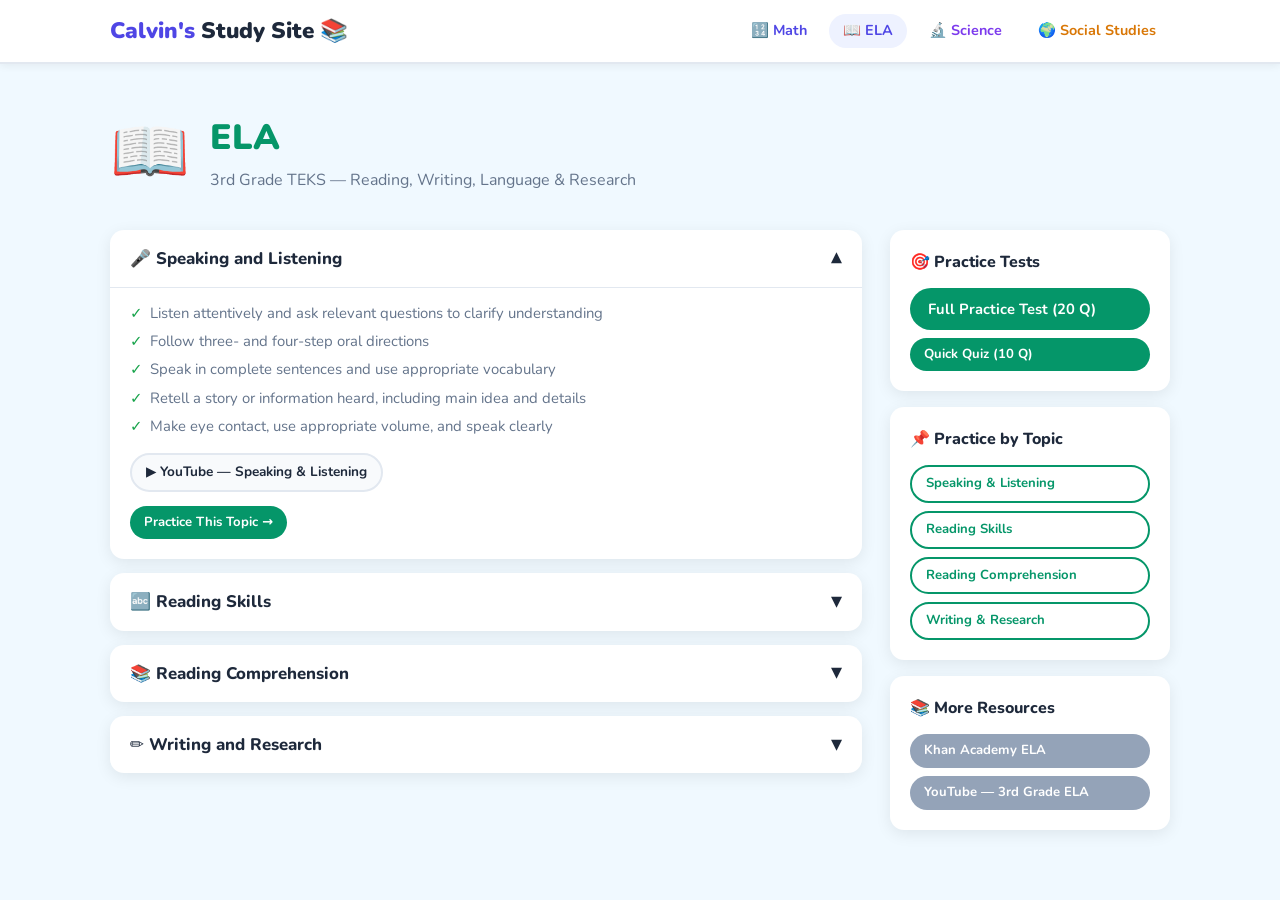
==== ela.html @ 4e43b216 "batman" ====
<!DOCTYPE html>
<html lang="en">
<head>
  <meta charset="UTF-8" />
  <meta name="viewport" content="width=device-width, initial-scale=1.0" />
  <title>ELA — Calvin's Study Site</title>
  <link rel="stylesheet" href="css/style.css" />
</head>
<body>

  <header class="site-header">
    <div class="container">
      <a href="index.html" class="site-logo">Calvin's <span>Study Site</span> 📚</a>
      <nav class="nav-links">
        <a href="math.html"           class="nav-link math">🔢 Math</a>
        <a href="ela.html"            class="nav-link ela active">📖 ELA</a>
        <a href="science.html"        class="nav-link sci">🔬 Science</a>
        <a href="social-studies.html" class="nav-link ss">🌍 Social Studies</a>
      </nav>
    </div>
  </header>

  <main class="container">

    <div class="subject-hero">
      <div class="big-icon">📖</div>
      <div>
        <h1 style="color: var(--ela);">ELA</h1>
        <p>3rd Grade TEKS — Reading, Writing, Language &amp; Research</p>
      </div>
    </div>

    <div class="subject-layout">

      <div class="topic-list">

        <!-- Speaking and Listening -->
        <div class="topic-card open">
          <div class="topic-header" onclick="toggleTopic(this)">
            <span>🎤 Speaking and Listening</span>
            <span class="chevron">▼</span>
          </div>
          <div class="topic-body">
            <ul class="topic-skills">
              <li>Listen attentively and ask relevant questions to clarify understanding</li>
              <li>Follow three- and four-step oral directions</li>
              <li>Speak in complete sentences and use appropriate vocabulary</li>
              <li>Retell a story or information heard, including main idea and details</li>
              <li>Make eye contact, use appropriate volume, and speak clearly</li>
            </ul>
            <div class="resource-links">
              <a href="https://www.youtube.com/results?search_query=3rd+grade+speaking+listening+skills" class="resource-link" target="_blank">▶ YouTube — Speaking &amp; Listening</a>
            </div>
            <a href="quiz.html?subject=ela&topic=Speaking+and+Listening" class="btn btn-ela btn-sm topic-quiz-btn">Practice This Topic →</a>
          </div>
        </div>

        <!-- Reading Skills -->
        <div class="topic-card">
          <div class="topic-header" onclick="toggleTopic(this)">
            <span>🔤 Reading Skills</span>
            <span class="chevron">▼</span>
          </div>
          <div class="topic-body">
            <ul class="topic-skills">
              <li>Identify and use prefixes (un-, re-, pre-, mis-, dis-) and suffixes (-ful, -less, -ness, -tion)</li>
              <li>Use context clues to determine word meanings</li>
              <li>Identify synonyms, antonyms, and multiple-meaning words</li>
              <li>Decode multisyllabic words; identify syllable patterns</li>
              <li>Use alphabetical order to the third letter</li>
              <li>Identify long and short vowel sounds and vowel patterns</li>
              <li>Use a dictionary or glossary to find word meanings and pronunciations</li>
            </ul>
            <div class="resource-links">
              <a href="https://www.khanacademy.org/ela/cc-3rd-grade-reading" class="resource-link" target="_blank">📘 Khan Academy — 3rd Grade ELA</a>
              <a href="https://www.youtube.com/results?search_query=3rd+grade+prefixes+suffixes+TEKS" class="resource-link" target="_blank">▶ YouTube — Prefixes &amp; Suffixes</a>
              <a href="https://www.youtube.com/results?search_query=3rd+grade+context+clues+vocabulary" class="resource-link" target="_blank">▶ YouTube — Context Clues</a>
            </div>
            <a href="quiz.html?subject=ela&topic=Reading+Skills" class="btn btn-ela btn-sm topic-quiz-btn">Practice This Topic →</a>
          </div>
        </div>

        <!-- Reading Comprehension -->
        <div class="topic-card">
          <div class="topic-header" onclick="toggleTopic(this)">
            <span>📚 Reading Comprehension</span>
            <span class="chevron">▼</span>
          </div>
          <div class="topic-body">
            <ul class="topic-skills">
              <li>Identify the main idea and supporting details in a text</li>
              <li>Make inferences using text evidence and prior knowledge</li>
              <li>Identify cause and effect relationships</li>
              <li>Compare and contrast within and across texts</li>
              <li>Identify the theme or moral of a story</li>
              <li>Identify point of view (first person, third person)</li>
              <li>Recognize literary elements: plot, character, setting, conflict, resolution</li>
              <li>Identify figurative language: simile, metaphor, alliteration, idiom</li>
              <li>Distinguish fiction, nonfiction, poetry, and drama</li>
              <li>Identify sequence of events in a text</li>
            </ul>
            <div class="resource-links">
              <a href="https://www.khanacademy.org/ela/cc-3rd-grade-reading/cc-3rd-reading-informational-text" class="resource-link" target="_blank">📘 Khan Academy — Informational Text</a>
              <a href="https://www.youtube.com/results?search_query=3rd+grade+main+idea+details+TEKS" class="resource-link" target="_blank">▶ YouTube — Main Idea &amp; Details</a>
              <a href="https://www.youtube.com/results?search_query=3rd+grade+figurative+language+simile+metaphor" class="resource-link" target="_blank">▶ YouTube — Figurative Language</a>
            </div>
            <a href="quiz.html?subject=ela&topic=Reading+Comprehension" class="btn btn-ela btn-sm topic-quiz-btn">Practice This Topic →</a>
          </div>
        </div>

        <!-- Writing and Research -->
        <div class="topic-card">
          <div class="topic-header" onclick="toggleTopic(this)">
            <span>✏️ Writing and Research</span>
            <span class="chevron">▼</span>
          </div>
          <div class="topic-body">
            <ul class="topic-skills">
              <li>Write complete sentences with correct capitalization and punctuation</li>
              <li>Combine short sentences into longer ones using conjunctions</li>
              <li>Identify and correct run-on sentences and sentence fragments</li>
              <li>Write personal narratives, expository, and persuasive texts</li>
              <li>Use the writing process: prewrite, draft, revise, edit, publish</li>
              <li>Write a topic sentence and supporting details in a paragraph</li>
              <li>Use primary and secondary sources for research</li>
              <li>Create a research plan and take notes from sources</li>
              <li>Avoid plagiarism; use your own words</li>
            </ul>
            <div class="resource-links">
              <a href="https://www.khanacademy.org/ela/cc-3rd-grade-reading/cc-3rd-reading-informational-text" class="resource-link" target="_blank">📘 Khan Academy — 3rd Grade Writing</a>
              <a href="https://www.youtube.com/results?search_query=3rd+grade+writing+process+TEKS" class="resource-link" target="_blank">▶ YouTube — Writing Process</a>
              <a href="https://www.youtube.com/results?search_query=3rd+grade+paragraph+writing+topic+sentence" class="resource-link" target="_blank">▶ YouTube — Paragraph Writing</a>
            </div>
            <a href="quiz.html?subject=ela&topic=Writing+and+Research" class="btn btn-ela btn-sm topic-quiz-btn">Practice This Topic →</a>
          </div>
        </div>

      </div><!-- /.topic-list -->

      <!-- Sidebar -->
      <aside class="sidebar">
        <div class="sidebar-card">
          <h3>🎯 Practice Tests</h3>
          <div class="sidebar-btn-list">
            <a href="quiz.html?subject=ela&topic=all&count=20" class="btn btn-ela">Full Practice Test (20 Q)</a>
            <a href="quiz.html?subject=ela&topic=all&count=10" class="btn btn-ela btn-sm">Quick Quiz (10 Q)</a>
          </div>
        </div>
        <div class="sidebar-card">
          <h3>📌 Practice by Topic</h3>
          <div class="sidebar-btn-list">
            <a href="quiz.html?subject=ela&topic=Speaking+and+Listening"  class="btn btn-outline btn-sm" style="border-color:var(--ela);color:var(--ela);">Speaking &amp; Listening</a>
            <a href="quiz.html?subject=ela&topic=Reading+Skills"          class="btn btn-outline btn-sm" style="border-color:var(--ela);color:var(--ela);">Reading Skills</a>
            <a href="quiz.html?subject=ela&topic=Reading+Comprehension"   class="btn btn-outline btn-sm" style="border-color:var(--ela);color:var(--ela);">Reading Comprehension</a>
            <a href="quiz.html?subject=ela&topic=Writing+and+Research"    class="btn btn-outline btn-sm" style="border-color:var(--ela);color:var(--ela);">Writing &amp; Research</a>
          </div>
        </div>
        <div class="sidebar-card">
          <h3>📚 More Resources</h3>
          <div class="sidebar-btn-list">
            <a href="https://www.khanacademy.org/ela/cc-3rd-grade-reading" class="btn btn-gray btn-sm" target="_blank">Khan Academy ELA</a>
            <a href="https://www.youtube.com/results?search_query=3rd+grade+ELA+TEKS+Texas+reading" class="btn btn-gray btn-sm" target="_blank">YouTube — 3rd Grade ELA</a>
          </div>
        </div>
      </aside>

    </div>
  </main>

  <script>
    function toggleTopic(header) {
      const card = header.closest(".topic-card");
      card.classList.toggle("open");
    }
  </script>

</body>
</html>
---- css/style.css ----
/* Calvin's 3rd Grade Study Site — Stylesheet */
@import url('https://fonts.googleapis.com/css2?family=Nunito:wght@400;600;700;800;900&display=swap');

/* ── Reset & Base ── */
*, *::before, *::after { box-sizing: border-box; margin: 0; padding: 0; }

:root {
  --math:    #4F46E5;
  --math-lt: #EEF2FF;
  --ela:     #059669;
  --ela-lt:  #ECFDF5;
  --sci:     #7C3AED;
  --sci-lt:  #F5F3FF;
  --ss:      #D97706;
  --ss-lt:   #FFFBEB;
  --bg:      #F0F9FF;
  --card:    #FFFFFF;
  --text:    #1E293B;
  --muted:   #64748B;
  --border:  #E2E8F0;
  --green:   #16A34A;
  --red:     #DC2626;
  --radius:  14px;
  --shadow:  0 4px 16px rgba(0,0,0,0.08);
}

html { font-size: 16px; }

body {
  font-family: 'Nunito', system-ui, sans-serif;
  background: var(--bg);
  color: var(--text);
  min-height: 100vh;
  line-height: 1.5;
}

a { color: inherit; text-decoration: none; }
img { max-width: 100%; }

/* ── Layout ── */
.container { max-width: 1100px; margin: 0 auto; padding: 0 20px; }

/* ── Header / Nav ── */
.site-header {
  background: var(--card);
  border-bottom: 2px solid var(--border);
  padding: 14px 0;
  position: sticky;
  top: 0;
  z-index: 100;
  box-shadow: 0 2px 8px rgba(0,0,0,0.06);
}
.site-header .container {
  display: flex;
  align-items: center;
  justify-content: space-between;
  gap: 16px;
}
.site-logo {
  font-size: 1.4rem;
  font-weight: 900;
  color: #4F46E5;
  white-space: nowrap;
}
.site-logo span { color: var(--text); }
.nav-links { display: flex; gap: 8px; flex-wrap: wrap; }
.nav-link {
  padding: 6px 14px;
  border-radius: 50px;
  font-weight: 700;
  font-size: 0.9rem;
  transition: background 0.15s, color 0.15s;
  color: var(--muted);
}
.nav-link:hover { background: var(--bg); color: var(--text); }
.nav-link.math   { color: var(--math); }
.nav-link.ela    { color: var(--ela); }
.nav-link.sci    { color: var(--sci); }
.nav-link.ss     { color: var(--ss); }
.nav-link.active { background: var(--math-lt); color: var(--math); }

/* ── Hero ── */
.hero {
  text-align: center;
  padding: 52px 20px 36px;
}
.hero h1 {
  font-size: 2.6rem;
  font-weight: 900;
  line-height: 1.2;
  margin-bottom: 12px;
}
.hero p { font-size: 1.15rem; color: var(--muted); max-width: 500px; margin: 0 auto; }

/* ── Subject Cards (Dashboard) ── */
.subjects-grid {
  display: grid;
  grid-template-columns: repeat(auto-fit, minmax(230px, 1fr));
  gap: 20px;
  padding: 0 0 40px;
}
.subject-card {
  background: var(--card);
  border-radius: var(--radius);
  box-shadow: var(--shadow);
  padding: 28px 24px 24px;
  display: flex;
  flex-direction: column;
  gap: 14px;
  border-top: 5px solid transparent;
  transition: transform 0.15s, box-shadow 0.15s;
}
.subject-card:hover { transform: translateY(-3px); box-shadow: 0 8px 24px rgba(0,0,0,0.12); }
.subject-card.math  { border-color: var(--math); }
.subject-card.ela   { border-color: var(--ela); }
.subject-card.sci   { border-color: var(--sci); }
.subject-card.ss    { border-color: var(--ss); }

.card-icon { font-size: 2.8rem; line-height: 1; }
.card-title { font-size: 1.3rem; font-weight: 800; }
.card-subtitle { font-size: 0.85rem; color: var(--muted); margin-top: -10px; }

.best-score {
  display: inline-block;
  padding: 4px 12px;
  border-radius: 50px;
  font-size: 0.85rem;
  font-weight: 700;
}
.math  .best-score { background: var(--math-lt); color: var(--math); }
.ela   .best-score { background: var(--ela-lt);  color: var(--ela); }
.sci   .best-score { background: var(--sci-lt);  color: var(--sci); }
.ss    .best-score { background: var(--ss-lt);   color: var(--ss); }

.card-buttons { display: flex; gap: 8px; margin-top: auto; }
.btn {
  display: inline-flex;
  align-items: center;
  gap: 6px;
  padding: 10px 18px;
  border-radius: 50px;
  font-family: inherit;
  font-weight: 700;
  font-size: 0.92rem;
  cursor: pointer;
  border: none;
  transition: filter 0.15s, transform 0.1s;
  text-decoration: none;
}
.btn:hover { filter: brightness(0.92); transform: scale(1.02); }
.btn:active { transform: scale(0.98); }
.btn-primary { color: #fff; }
.math  .btn-primary { background: var(--math); }
.ela   .btn-primary { background: var(--ela); }
.sci   .btn-primary { background: var(--sci); }
.ss    .btn-primary { background: var(--ss); }
.btn-outline {
  background: transparent;
  border: 2px solid;
  color: var(--text);
}
.math  .btn-outline { border-color: var(--math); color: var(--math); }
.ela   .btn-outline { border-color: var(--ela); color: var(--ela); }
.sci   .btn-outline { border-color: var(--sci); color: var(--sci); }
.ss    .btn-outline { border-color: var(--ss); color: var(--ss); }

/* standalone colored buttons */
.btn-math   { background: var(--math); color: #fff; }
.btn-ela    { background: var(--ela);  color: #fff; }
.btn-sci    { background: var(--sci);  color: #fff; }
.btn-ss     { background: var(--ss);   color: #fff; }
.btn-green  { background: var(--green); color: #fff; }
.btn-gray   { background: #94A3B8; color: #fff; }
.btn-lg     { padding: 14px 28px; font-size: 1.05rem; }
.btn-sm     { padding: 7px 14px; font-size: 0.82rem; }

/* ── History Table ── */
.section-title {
  font-size: 1.3rem;
  font-weight: 800;
  margin-bottom: 16px;
}
.history-table {
  width: 100%;
  border-collapse: collapse;
  background: var(--card);
  border-radius: var(--radius);
  overflow: hidden;
  box-shadow: var(--shadow);
  font-size: 0.93rem;
}
.history-table th {
  background: #F8FAFC;
  padding: 12px 16px;
  text-align: left;
  font-weight: 800;
  color: var(--muted);
  text-transform: uppercase;
  font-size: 0.76rem;
  letter-spacing: 0.04em;
  border-bottom: 2px solid var(--border);
}
.history-table td {
  padding: 12px 16px;
  border-bottom: 1px solid var(--border);
}
.history-table tr:last-child td { border-bottom: none; }
.history-table tr:hover td { background: #F8FAFC; }
.pct-badge {
  display: inline-block;
  padding: 3px 10px;
  border-radius: 50px;
  font-weight: 700;
  font-size: 0.85rem;
}
.pct-great { background: #DCFCE7; color: #15803D; }
.pct-good  { background: #FEF9C3; color: #854D0E; }
.pct-low   { background: #FEE2E2; color: #991B1B; }
.subject-pill {
  display: inline-block;
  padding: 2px 10px;
  border-radius: 50px;
  font-weight: 700;
  font-size: 0.8rem;
}
.pill-math { background: var(--math-lt); color: var(--math); }
.pill-ela  { background: var(--ela-lt);  color: var(--ela); }
.pill-sci  { background: var(--sci-lt);  color: var(--sci); }
.pill-ss   { background: var(--ss-lt);   color: var(--ss); }

/* ── Subject Page ── */
.subject-hero {
  padding: 40px 0 30px;
  display: flex;
  align-items: center;
  gap: 20px;
}
.subject-hero .big-icon { font-size: 4rem; }
.subject-hero h1 { font-size: 2.2rem; font-weight: 900; }
.subject-hero p { color: var(--muted); margin-top: 4px; }

.subject-layout {
  display: grid;
  grid-template-columns: 1fr 280px;
  gap: 28px;
  padding-bottom: 60px;
}
@media (max-width: 768px) { .subject-layout { grid-template-columns: 1fr; } }

/* Topic accordion */
.topic-list { display: flex; flex-direction: column; gap: 14px; }
.topic-card {
  background: var(--card);
  border-radius: var(--radius);
  box-shadow: var(--shadow);
  overflow: hidden;
}
.topic-header {
  display: flex;
  align-items: center;
  justify-content: space-between;
  padding: 16px 20px;
  cursor: pointer;
  font-weight: 800;
  font-size: 1.05rem;
  user-select: none;
  gap: 12px;
}
.topic-header:hover { background: #F8FAFC; }
.topic-header .chevron {
  font-size: 0.9rem;
  transition: transform 0.2s;
  flex-shrink: 0;
}
.topic-card.open .chevron { transform: rotate(180deg); }
.topic-body {
  display: none;
  padding: 0 20px 20px;
  border-top: 1px solid var(--border);
}
.topic-card.open .topic-body { display: block; }
.topic-skills {
  list-style: none;
  margin: 14px 0 16px;
  display: flex;
  flex-direction: column;
  gap: 6px;
}
.topic-skills li { padding-left: 20px; position: relative; color: var(--muted); font-size: 0.93rem; }
.topic-skills li::before {
  content: '✓';
  position: absolute;
  left: 0;
  font-weight: 900;
  color: var(--green);
}
.resource-links { display: flex; flex-wrap: wrap; gap: 8px; margin-top: 8px; }
.resource-link {
  display: inline-flex;
  align-items: center;
  gap: 6px;
  padding: 7px 14px;
  border-radius: 50px;
  font-size: 0.85rem;
  font-weight: 700;
  border: 2px solid var(--border);
  transition: background 0.15s, border-color 0.15s;
  background: #F8FAFC;
}
.resource-link:hover { background: var(--bg); border-color: #CBD5E1; }
.topic-quiz-btn {
  margin-top: 14px;
  display: inline-block;
}

/* Sidebar */
.sidebar { display: flex; flex-direction: column; gap: 16px; }
.sidebar-card {
  background: var(--card);
  border-radius: var(--radius);
  box-shadow: var(--shadow);
  padding: 20px;
}
.sidebar-card h3 { font-size: 1rem; font-weight: 800; margin-bottom: 14px; }
.sidebar-btn-list { display: flex; flex-direction: column; gap: 8px; }

/* ── Quiz Page ── */
.quiz-wrapper {
  max-width: 700px;
  margin: 0 auto;
  padding: 32px 20px 60px;
}
.quiz-header {
  display: flex;
  align-items: center;
  justify-content: space-between;
  margin-bottom: 24px;
  gap: 12px;
}
.quiz-title { font-size: 1.1rem; font-weight: 800; color: var(--muted); }
.quiz-counter { font-size: 0.9rem; color: var(--muted); font-weight: 700; white-space: nowrap; }
.progress-bar-track {
  height: 10px;
  background: var(--border);
  border-radius: 50px;
  overflow: hidden;
  flex: 1;
}
.progress-bar-fill {
  height: 100%;
  border-radius: 50px;
  background: var(--math);
  transition: width 0.3s ease;
}
.progress-bar-fill.ela { background: var(--ela); }
.progress-bar-fill.sci { background: var(--sci); }
.progress-bar-fill.ss  { background: var(--ss); }

.question-card {
  background: var(--card);
  border-radius: var(--radius);
  box-shadow: var(--shadow);
  padding: 32px 28px;
  margin-bottom: 24px;
}
.question-text {
  font-size: 1.2rem;
  font-weight: 700;
  margin-bottom: 28px;
  line-height: 1.5;
}
.options-grid { display: flex; flex-direction: column; gap: 12px; }
.option-btn {
  display: flex;
  align-items: center;
  gap: 14px;
  padding: 14px 18px;
  border-radius: 10px;
  border: 2px solid var(--border);
  background: #F8FAFC;
  font-family: inherit;
  font-size: 1rem;
  font-weight: 600;
  color: var(--text);
  cursor: pointer;
  text-align: left;
  transition: border-color 0.15s, background 0.15s, transform 0.1s;
}
.option-btn:hover:not(:disabled) { border-color: #94A3B8; background: var(--bg); transform: translateX(3px); }
.option-btn:disabled { cursor: default; }
.option-label {
  display: flex;
  align-items: center;
  justify-content: center;
  width: 32px;
  height: 32px;
  border-radius: 50%;
  background: var(--border);
  font-weight: 800;
  font-size: 0.9rem;
  flex-shrink: 0;
  transition: background 0.15s, color 0.15s;
}
.option-btn.correct { border-color: var(--green); background: #DCFCE7; }
.option-btn.correct .option-label { background: var(--green); color: #fff; }
.option-btn.wrong   { border-color: var(--red);   background: #FEE2E2; }
.option-btn.wrong   .option-label { background: var(--red);   color: #fff; }
.option-btn.dimmed  { opacity: 0.45; }

.explanation-box {
  display: none;
  margin-top: 20px;
  padding: 14px 18px;
  background: #F0FFF4;
  border-left: 4px solid var(--green);
  border-radius: 8px;
  font-size: 0.95rem;
  color: var(--text);
  line-height: 1.6;
}
.explanation-box.show { display: block; }
.explanation-box.wrong-exp { background: #FFF5F5; border-color: var(--red); }

.next-btn-row {
  display: flex;
  justify-content: flex-end;
  margin-top: 8px;
}

/* Results */
.results-card {
  background: var(--card);
  border-radius: var(--radius);
  box-shadow: var(--shadow);
  padding: 44px 32px;
  text-align: center;
}
.results-emoji { font-size: 4rem; margin-bottom: 12px; }
.results-score { font-size: 3rem; font-weight: 900; margin-bottom: 4px; }
.results-pct   { font-size: 1.4rem; font-weight: 700; color: var(--muted); margin-bottom: 12px; }
.results-stars { font-size: 2rem; margin-bottom: 16px; }
.results-msg   { font-size: 1.1rem; color: var(--muted); margin-bottom: 32px; max-width: 400px; margin-left: auto; margin-right: auto; }
.results-buttons { display: flex; gap: 12px; justify-content: center; flex-wrap: wrap; }
.save-status { margin-top: 16px; font-size: 0.9rem; color: var(--muted); font-weight: 700; min-height: 24px; }

/* Loading spinner */
.spinner {
  width: 44px; height: 44px;
  border: 4px solid var(--border);
  border-top-color: var(--math);
  border-radius: 50%;
  animation: spin 0.7s linear infinite;
  margin: 60px auto;
}
@keyframes spin { to { transform: rotate(360deg); } }

/* Empty/error states */
.empty-state {
  text-align: center;
  padding: 48px 20px;
  color: var(--muted);
}
.empty-state .big { font-size: 3rem; margin-bottom: 12px; }

/* ── Utilities ── */
.mt-8  { margin-top: 8px; }
.mt-16 { margin-top: 16px; }
.mt-24 { margin-top: 24px; }
.mb-8  { margin-bottom: 8px; }
.mb-24 { margin-bottom: 24px; }
.text-center { text-align: center; }
.text-muted { color: var(--muted); }
.font-bold { font-weight: 800; }
.hidden { display: none !important; }

/* ── Responsive ── */
@media (max-width: 600px) {
  .hero h1 { font-size: 1.9rem; }
  .question-card { padding: 24px 18px; }
  .question-text { font-size: 1.05rem; }
  .results-score { font-size: 2.4rem; }
  .subjects-grid { grid-template-columns: 1fr; }
  .site-logo { font-size: 1.1rem; }
}
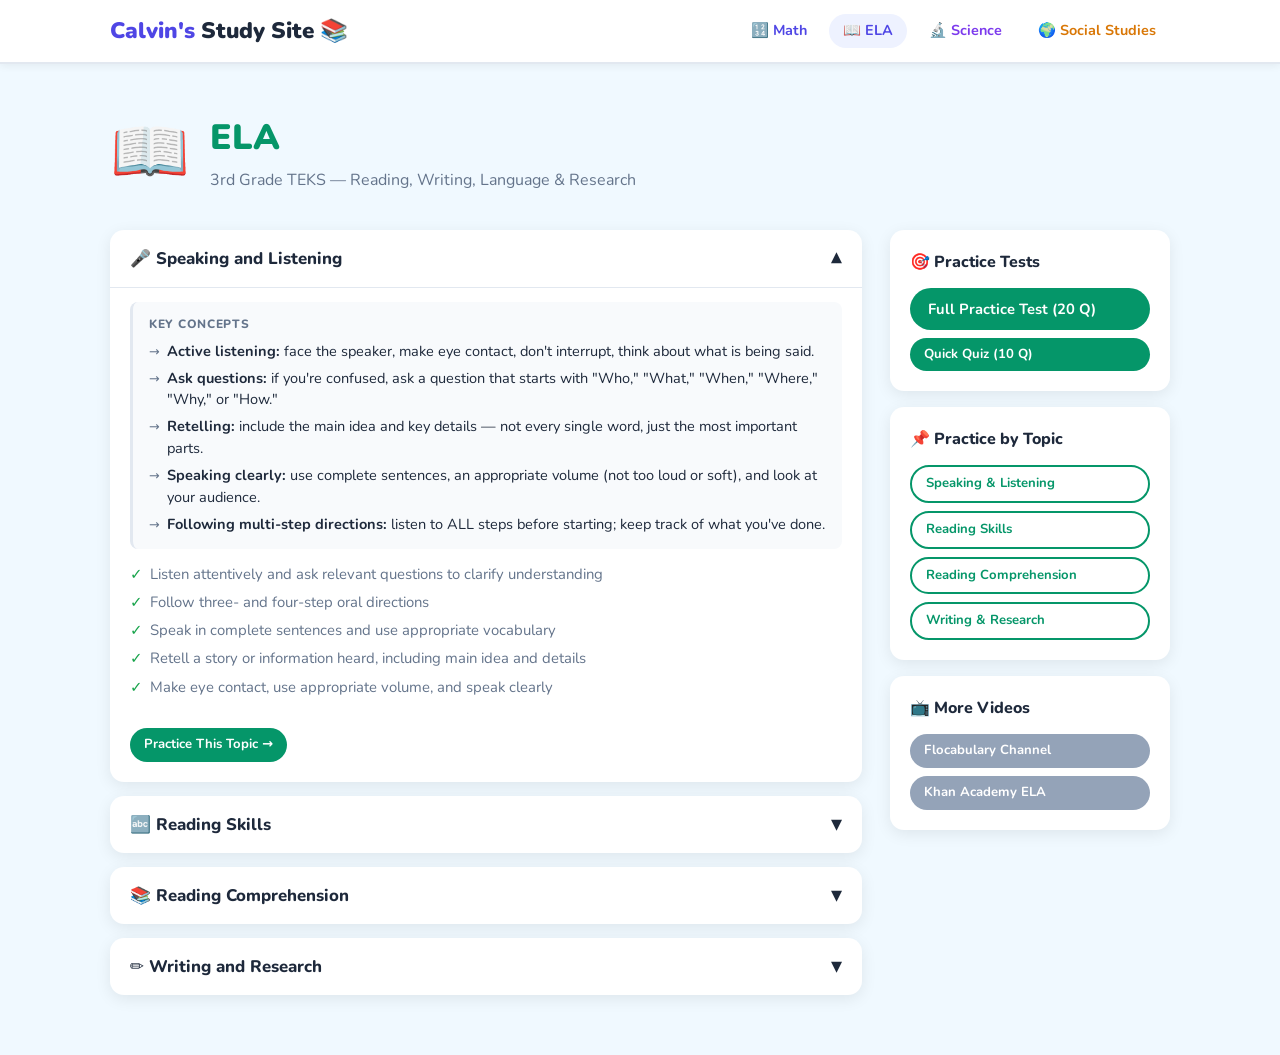
==== commit 909f5cf2: "embed videos" ====
--- a/ela.html
+++ b/ela.html
@@ -41,6 +41,18 @@
             <span class="chevron">▼</span>
           </div>
           <div class="topic-body">
+
+            <div class="study-notes">
+              <h4>Key Concepts</h4>
+              <ul>
+                <li><strong>Active listening:</strong> face the speaker, make eye contact, don't interrupt, think about what is being said.</li>
+                <li><strong>Ask questions:</strong> if you're confused, ask a question that starts with "Who," "What," "When," "Where," "Why," or "How."</li>
+                <li><strong>Retelling:</strong> include the main idea and key details — not every single word, just the most important parts.</li>
+                <li><strong>Speaking clearly:</strong> use complete sentences, an appropriate volume (not too loud or soft), and look at your audience.</li>
+                <li><strong>Following multi-step directions:</strong> listen to ALL steps before starting; keep track of what you've done.</li>
+              </ul>
+            </div>
+
             <ul class="topic-skills">
               <li>Listen attentively and ask relevant questions to clarify understanding</li>
               <li>Follow three- and four-step oral directions</li>
@@ -48,9 +60,6 @@
               <li>Retell a story or information heard, including main idea and details</li>
               <li>Make eye contact, use appropriate volume, and speak clearly</li>
             </ul>
-            <div class="resource-links">
-              <a href="https://www.youtube.com/results?search_query=3rd+grade+speaking+listening+skills" class="resource-link" target="_blank">▶ YouTube — Speaking &amp; Listening</a>
-            </div>
             <a href="quiz.html?subject=ela&topic=Speaking+and+Listening" class="btn btn-ela btn-sm topic-quiz-btn">Practice This Topic →</a>
           </div>
         </div>
@@ -62,6 +71,49 @@
             <span class="chevron">▼</span>
           </div>
           <div class="topic-body">
+
+            <div class="study-notes">
+              <h4>Key Concepts</h4>
+              <ul>
+                <li><strong>Prefixes (added to the beginning of a word):</strong>
+                  <em>un-</em> = not (unhappy = not happy) ·
+                  <em>re-</em> = again (redo = do again) ·
+                  <em>pre-</em> = before (preview = see before) ·
+                  <em>mis-</em> = wrong (misspell = spell wrong) ·
+                  <em>dis-</em> = not/opposite (disagree = not agree)
+                </li>
+                <li><strong>Suffixes (added to the end of a word):</strong>
+                  <em>-ful</em> = full of (joyful) ·
+                  <em>-less</em> = without (hopeless) ·
+                  <em>-ness</em> = state of being (kindness) ·
+                  <em>-tion/-sion</em> = act or state (attention, revision)
+                </li>
+                <li><strong>Context clues:</strong> use the words and sentences around an unknown word to guess its meaning. "The exhausted runner collapsed after the race." → exhausted = very tired.</li>
+                <li><strong>Syllables:</strong> every syllable has exactly one vowel sound. Clap the syllables! <em>re-mem-ber</em> = 3 syllables.</li>
+                <li><strong>Alphabetical order:</strong> if first letters match, compare second letters. If second letters match, compare third letters. <em>brave, bridge, bright</em> → b-r-a, b-r-i, b-r-i then g vs. g → use 4th letter.</li>
+              </ul>
+            </div>
+
+            <div class="video-section">
+              <h4>Watch &amp; Learn</h4>
+              <div class="video-grid">
+                <div class="video-item">
+                  <div class="video-wrap">
+                    <iframe src="https://www.youtube.com/embed/mRdMYuNeAng" loading="lazy"
+                      allow="accelerometer; autoplay; clipboard-write; encrypted-media; gyroscope; picture-in-picture" allowfullscreen></iframe>
+                  </div>
+                  <div class="video-label">Flocabulary — Prefixes &amp; Suffixes Rap</div>
+                </div>
+                <div class="video-item">
+                  <div class="video-wrap">
+                    <iframe src="https://www.youtube.com/embed/Lf51Qca071g" loading="lazy"
+                      allow="accelerometer; autoplay; clipboard-write; encrypted-media; gyroscope; picture-in-picture" allowfullscreen></iframe>
+                  </div>
+                  <div class="video-label">Prefixes &amp; Suffixes — Fun Explanation</div>
+                </div>
+              </div>
+            </div>
+
             <ul class="topic-skills">
               <li>Identify and use prefixes (un-, re-, pre-, mis-, dis-) and suffixes (-ful, -less, -ness, -tion)</li>
               <li>Use context clues to determine word meanings</li>
@@ -69,12 +121,10 @@
               <li>Decode multisyllabic words; identify syllable patterns</li>
               <li>Use alphabetical order to the third letter</li>
               <li>Identify long and short vowel sounds and vowel patterns</li>
-              <li>Use a dictionary or glossary to find word meanings and pronunciations</li>
             </ul>
             <div class="resource-links">
               <a href="https://www.khanacademy.org/ela/cc-3rd-grade-reading" class="resource-link" target="_blank">📘 Khan Academy — 3rd Grade ELA</a>
-              <a href="https://www.youtube.com/results?search_query=3rd+grade+prefixes+suffixes+TEKS" class="resource-link" target="_blank">▶ YouTube — Prefixes &amp; Suffixes</a>
-              <a href="https://www.youtube.com/results?search_query=3rd+grade+context+clues+vocabulary" class="resource-link" target="_blank">▶ YouTube — Context Clues</a>
+              <a href="https://www.youtube.com/@flocabulary" class="resource-link" target="_blank">▶ Flocabulary on YouTube</a>
             </div>
             <a href="quiz.html?subject=ela&topic=Reading+Skills" class="btn btn-ela btn-sm topic-quiz-btn">Practice This Topic →</a>
           </div>
@@ -87,6 +137,45 @@
             <span class="chevron">▼</span>
           </div>
           <div class="topic-body">
+
+            <div class="study-notes">
+              <h4>Key Concepts</h4>
+              <ul>
+                <li><strong>Main idea:</strong> what the WHOLE passage is mostly about — usually in the first or last sentence of a paragraph. Supporting details give more information about the main idea.</li>
+                <li><strong>Inference:</strong> a conclusion you make using text clues + what you already know. "She shivered and grabbed her coat." → you infer she is cold, even if the passage doesn't say it.</li>
+                <li><strong>Cause and effect:</strong> the <em>cause</em> is WHY something happened; the <em>effect</em> is WHAT happened. Look for clue words: <em>because, so, therefore, as a result.</em></li>
+                <li><strong>Theme:</strong> the life lesson or message the author wants you to learn. Example themes: honesty matters; hard work pays off; kindness is important.</li>
+                <li><strong>Point of view:</strong> First person uses "I/me/my/we." Third person uses "he/she/they." Third person limited vs. third person omniscient (all-knowing).</li>
+                <li><strong>Figurative language:</strong>
+                  <em>Simile:</em> comparison using <em>like</em> or <em>as</em> (fast as lightning) ·
+                  <em>Metaphor:</em> direct comparison (he is a lion) ·
+                  <em>Alliteration:</em> same starting sound (silly, slippery snakes) ·
+                  <em>Idiom:</em> phrase with a different meaning (it's raining cats and dogs = raining very hard)
+                </li>
+                <li><strong>Genre:</strong> Fiction (made-up stories), Nonfiction (true facts), Poetry (uses rhythm and imagery), Drama/Play (characters + dialogue + stage directions).</li>
+              </ul>
+            </div>
+
+            <div class="video-section">
+              <h4>Watch &amp; Learn</h4>
+              <div class="video-grid">
+                <div class="video-item">
+                  <div class="video-wrap">
+                    <iframe src="https://www.youtube.com/embed/VOrcxEUw9WE" loading="lazy"
+                      allow="accelerometer; autoplay; clipboard-write; encrypted-media; gyroscope; picture-in-picture" allowfullscreen></iframe>
+                  </div>
+                  <div class="video-label">Figurative Language Explained</div>
+                </div>
+                <div class="video-item">
+                  <div class="video-wrap">
+                    <iframe src="https://www.youtube.com/embed/uoSBVNUO2LU" loading="lazy"
+                      allow="accelerometer; autoplay; clipboard-write; encrypted-media; gyroscope; picture-in-picture" allowfullscreen></iframe>
+                  </div>
+                  <div class="video-label">Similes and Metaphors</div>
+                </div>
+              </div>
+            </div>
+
             <ul class="topic-skills">
               <li>Identify the main idea and supporting details in a text</li>
               <li>Make inferences using text evidence and prior knowledge</li>
@@ -97,12 +186,10 @@
               <li>Recognize literary elements: plot, character, setting, conflict, resolution</li>
               <li>Identify figurative language: simile, metaphor, alliteration, idiom</li>
               <li>Distinguish fiction, nonfiction, poetry, and drama</li>
-              <li>Identify sequence of events in a text</li>
             </ul>
             <div class="resource-links">
               <a href="https://www.khanacademy.org/ela/cc-3rd-grade-reading/cc-3rd-reading-informational-text" class="resource-link" target="_blank">📘 Khan Academy — Informational Text</a>
-              <a href="https://www.youtube.com/results?search_query=3rd+grade+main+idea+details+TEKS" class="resource-link" target="_blank">▶ YouTube — Main Idea &amp; Details</a>
-              <a href="https://www.youtube.com/results?search_query=3rd+grade+figurative+language+simile+metaphor" class="resource-link" target="_blank">▶ YouTube — Figurative Language</a>
+              <a href="https://www.youtube.com/@ReadingRainbow" class="resource-link" target="_blank">▶ Reading Rainbow on YouTube</a>
             </div>
             <a href="quiz.html?subject=ela&topic=Reading+Comprehension" class="btn btn-ela btn-sm topic-quiz-btn">Practice This Topic →</a>
           </div>
@@ -115,6 +202,19 @@
             <span class="chevron">▼</span>
           </div>
           <div class="topic-body">
+
+            <div class="study-notes">
+              <h4>Key Concepts</h4>
+              <ul>
+                <li><strong>Paragraph structure:</strong> Topic sentence (states the main idea) → Supporting sentences (3–4 details) → Concluding sentence (wraps it up, restates main idea differently).</li>
+                <li><strong>Writing process:</strong> 1. <em>Prewrite</em> (brainstorm &amp; plan) → 2. <em>Draft</em> (write it out) → 3. <em>Revise</em> (improve ideas) → 4. <em>Edit</em> (fix grammar/spelling) → 5. <em>Publish</em> (share final copy).</li>
+                <li><strong>Capitalization rules:</strong> Always capitalize: the first word of a sentence · proper names (Calvin, Texas) · the word "I" · titles (Mr., Mrs., Dr.) · days and months.</li>
+                <li><strong>Combining sentences:</strong> Use conjunctions to join ideas. And, but, or, so, because, while. "She ran. She was tired." → "She ran, but she was tired."</li>
+                <li><strong>Primary source:</strong> created by someone who was there (diary, letter, photograph, speech). Secondary source: written about an event by someone who wasn't there (textbook, encyclopedia, documentary).</li>
+                <li><strong>Plagiarism:</strong> using someone else's words or ideas without giving them credit. Always put information in your OWN words when taking notes.</li>
+              </ul>
+            </div>
+
             <ul class="topic-skills">
               <li>Write complete sentences with correct capitalization and punctuation</li>
               <li>Combine short sentences into longer ones using conjunctions</li>
@@ -124,12 +224,10 @@
               <li>Write a topic sentence and supporting details in a paragraph</li>
               <li>Use primary and secondary sources for research</li>
               <li>Create a research plan and take notes from sources</li>
-              <li>Avoid plagiarism; use your own words</li>
+              <li>Avoid plagiarism — use your own words</li>
             </ul>
             <div class="resource-links">
               <a href="https://www.khanacademy.org/ela/cc-3rd-grade-reading/cc-3rd-reading-informational-text" class="resource-link" target="_blank">📘 Khan Academy — 3rd Grade Writing</a>
-              <a href="https://www.youtube.com/results?search_query=3rd+grade+writing+process+TEKS" class="resource-link" target="_blank">▶ YouTube — Writing Process</a>
-              <a href="https://www.youtube.com/results?search_query=3rd+grade+paragraph+writing+topic+sentence" class="resource-link" target="_blank">▶ YouTube — Paragraph Writing</a>
             </div>
             <a href="quiz.html?subject=ela&topic=Writing+and+Research" class="btn btn-ela btn-sm topic-quiz-btn">Practice This Topic →</a>
           </div>
@@ -156,10 +254,10 @@
           </div>
         </div>
         <div class="sidebar-card">
-          <h3>📚 More Resources</h3>
+          <h3>📺 More Videos</h3>
           <div class="sidebar-btn-list">
+            <a href="https://www.youtube.com/@flocabulary" class="btn btn-gray btn-sm" target="_blank">Flocabulary Channel</a>
             <a href="https://www.khanacademy.org/ela/cc-3rd-grade-reading" class="btn btn-gray btn-sm" target="_blank">Khan Academy ELA</a>
-            <a href="https://www.youtube.com/results?search_query=3rd+grade+ELA+TEKS+Texas+reading" class="btn btn-gray btn-sm" target="_blank">YouTube — 3rd Grade ELA</a>
           </div>
         </div>
       </aside>
--- a/css/style.css
+++ b/css/style.css
@@ -462,6 +462,87 @@
 }
 .empty-state .big { font-size: 3rem; margin-bottom: 12px; }
 
+/* ── Study Notes ── */
+.study-notes {
+  margin: 14px 0 10px;
+  padding: 13px 16px;
+  background: #F8FAFC;
+  border-radius: 8px;
+  border-left: 3px solid var(--border);
+}
+.study-notes h4 {
+  font-size: 0.75rem;
+  font-weight: 800;
+  text-transform: uppercase;
+  letter-spacing: 0.06em;
+  color: var(--muted);
+  margin-bottom: 8px;
+}
+.study-notes ul {
+  list-style: none;
+  display: flex;
+  flex-direction: column;
+  gap: 5px;
+}
+.study-notes li {
+  font-size: 0.91rem;
+  padding-left: 18px;
+  position: relative;
+  line-height: 1.5;
+}
+.study-notes li::before {
+  content: '→';
+  position: absolute;
+  left: 0;
+  color: var(--muted);
+  font-size: 0.8rem;
+  top: 2px;
+}
+.study-notes strong { color: var(--text); }
+
+/* ── Video Embeds ── */
+.video-section { margin: 14px 0 10px; }
+.video-section h4 {
+  font-size: 0.75rem;
+  font-weight: 800;
+  text-transform: uppercase;
+  letter-spacing: 0.06em;
+  color: var(--muted);
+  margin-bottom: 10px;
+}
+.video-grid {
+  display: grid;
+  grid-template-columns: repeat(auto-fit, minmax(260px, 1fr));
+  gap: 12px;
+}
+.video-item {}
+.video-wrap {
+  position: relative;
+  padding-bottom: 56.25%;
+  height: 0;
+  overflow: hidden;
+  border-radius: 8px;
+  background: #0f0f0f;
+  box-shadow: 0 2px 8px rgba(0,0,0,0.15);
+}
+.video-wrap iframe {
+  position: absolute;
+  top: 0;
+  left: 0;
+  width: 100%;
+  height: 100%;
+  border: none;
+  border-radius: 8px;
+}
+.video-label {
+  font-size: 0.78rem;
+  color: var(--muted);
+  font-weight: 700;
+  margin-top: 6px;
+  padding-left: 2px;
+}
+@media (max-width: 600px) { .video-grid { grid-template-columns: 1fr; } }
+
 /* ── Utilities ── */
 .mt-8  { margin-top: 8px; }
 .mt-16 { margin-top: 16px; }
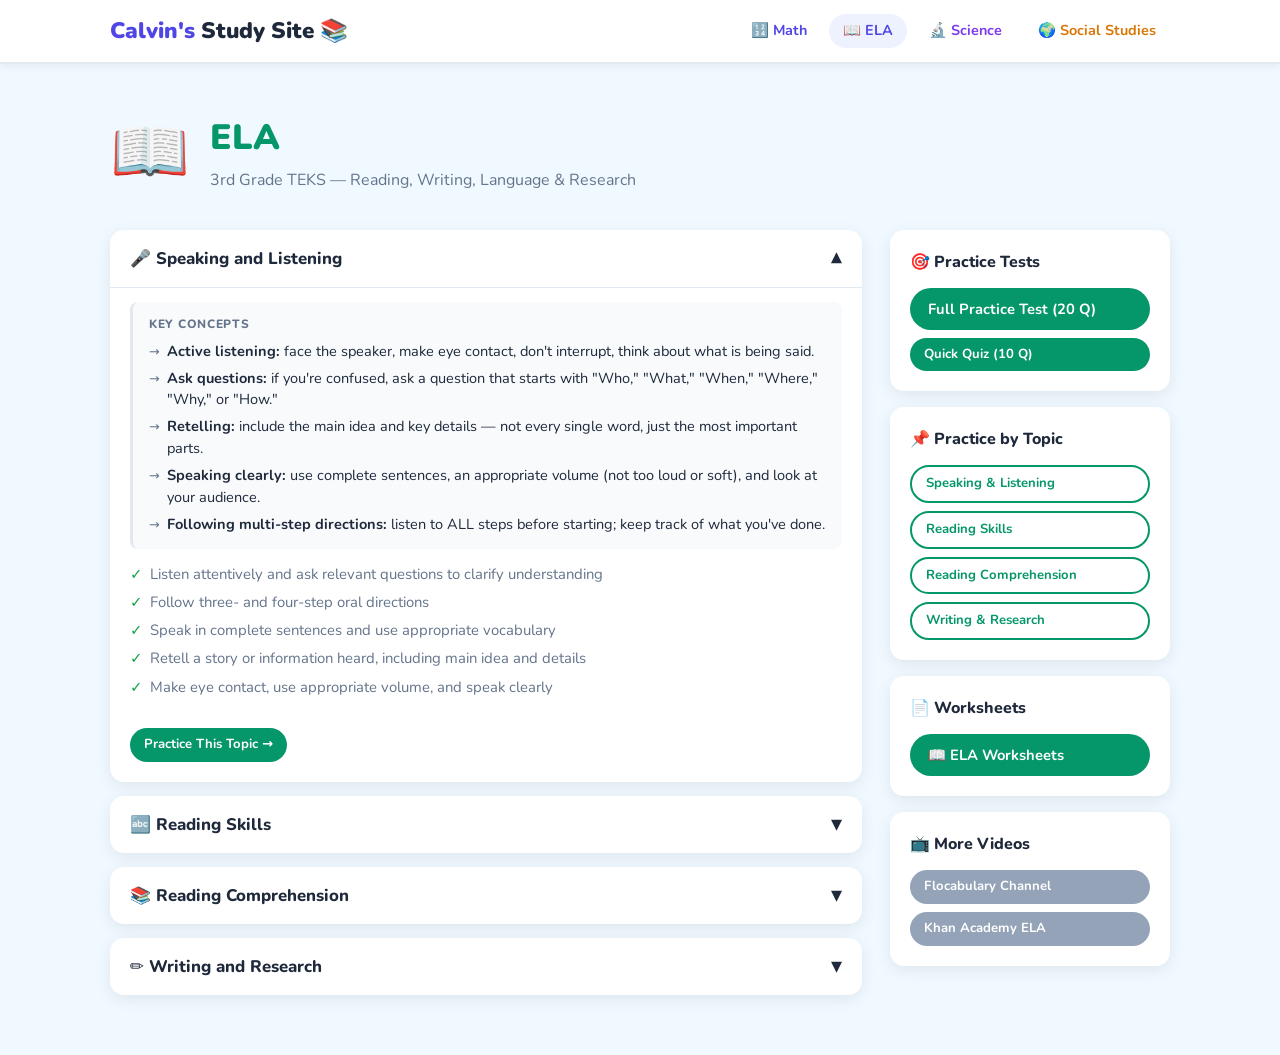
==== commit af2baccf: "Add ELA and Social Studies Skills worksheet pages ELA: reading comprehension (7 passage-based questi" ====
--- a/ela.html
+++ b/ela.html
@@ -99,14 +99,14 @@
               <div class="video-grid">
                 <div class="video-item">
                   <div class="video-wrap">
-                    <iframe src="https://www.youtube.com/embed/mRdMYuNeAng" loading="lazy"
+                    <iframe src="https://www.youtube.com/embed/H2Z4p0au1yk?si=iqmUrRaMfGdQHX1P" loading="lazy"
                       allow="accelerometer; autoplay; clipboard-write; encrypted-media; gyroscope; picture-in-picture" allowfullscreen></iframe>
                   </div>
                   <div class="video-label">Flocabulary — Prefixes &amp; Suffixes Rap</div>
                 </div>
                 <div class="video-item">
                   <div class="video-wrap">
-                    <iframe src="https://www.youtube.com/embed/Lf51Qca071g" loading="lazy"
+                    <iframe src="https://www.youtube.com/embed/jX5VVlU2hVQ?si=UMlcU-Xhf_zsrrIt" loading="lazy"
                       allow="accelerometer; autoplay; clipboard-write; encrypted-media; gyroscope; picture-in-picture" allowfullscreen></iframe>
                   </div>
                   <div class="video-label">Prefixes &amp; Suffixes — Fun Explanation</div>
@@ -254,6 +254,12 @@
           </div>
         </div>
         <div class="sidebar-card">
+          <h3>📄 Worksheets</h3>
+          <div class="sidebar-btn-list">
+            <a href="ela-worksheets.html" class="btn btn-ela">📖 ELA Worksheets</a>
+          </div>
+        </div>
+        <div class="sidebar-card">
           <h3>📺 More Videos</h3>
           <div class="sidebar-btn-list">
             <a href="https://www.youtube.com/@flocabulary" class="btn btn-gray btn-sm" target="_blank">Flocabulary Channel</a>
